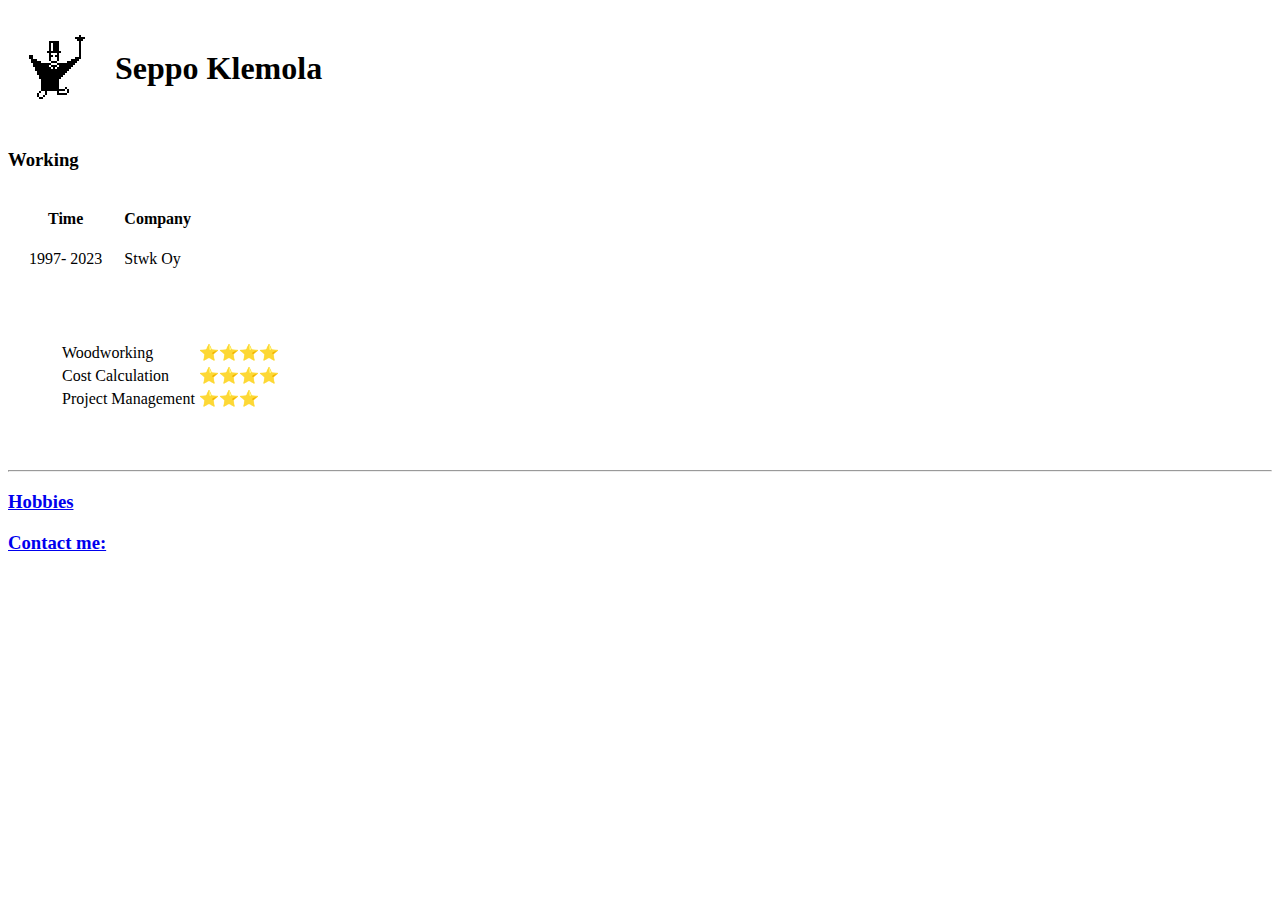
==== index.html @ f4ee7706 "Adde initial CV website files" ====
<!DOCTYPE html>
<html>
<head>
    <meta charset="utf-8">
    <title>Sepon oma sivusto</title>
</head>


<body>
    <table cellspacing="20">
    <tr>
        <td><img src="images/STWK_Logo.BMP" alt="Logo of Stwk Oy"></td>
        <td>
            <h1>Seppo Klemola</h1>
        </td>
    </tr>
    </table>

    <h3>Working</h3>
    <table cellspacing="20">
        <thead>
        <tr>
            <th>Time</th>
            <th>Company</th>
        </tr>
        </thead>
        <tr>
            <td>1997- 2023</td>
            <td>Stwk Oy</td>
        </tr>
    </table>
    <table cellspacing="50">
        <tr>
            <td>
                <table>
                    <tr>
                        <td>Woodworking</td>
                        <td>⭐⭐⭐⭐</td>
                    </tr>
                    <tr>
                        <td>Cost Calculation</td>
                        <td>⭐⭐⭐⭐</td>
                    </tr>
                    <tr>
                        <td>Project Management</td>
                        <td>⭐⭐⭐</td>
                    </tr>
                    </table>
            </td>
        </tr>
    </table>    
    <hr>
    <h3><a href="hobbies.html">Hobbies</a></h3>
    <h3><a href="contactinfo.html">Contact me: </a></h3>
</body>
</html>
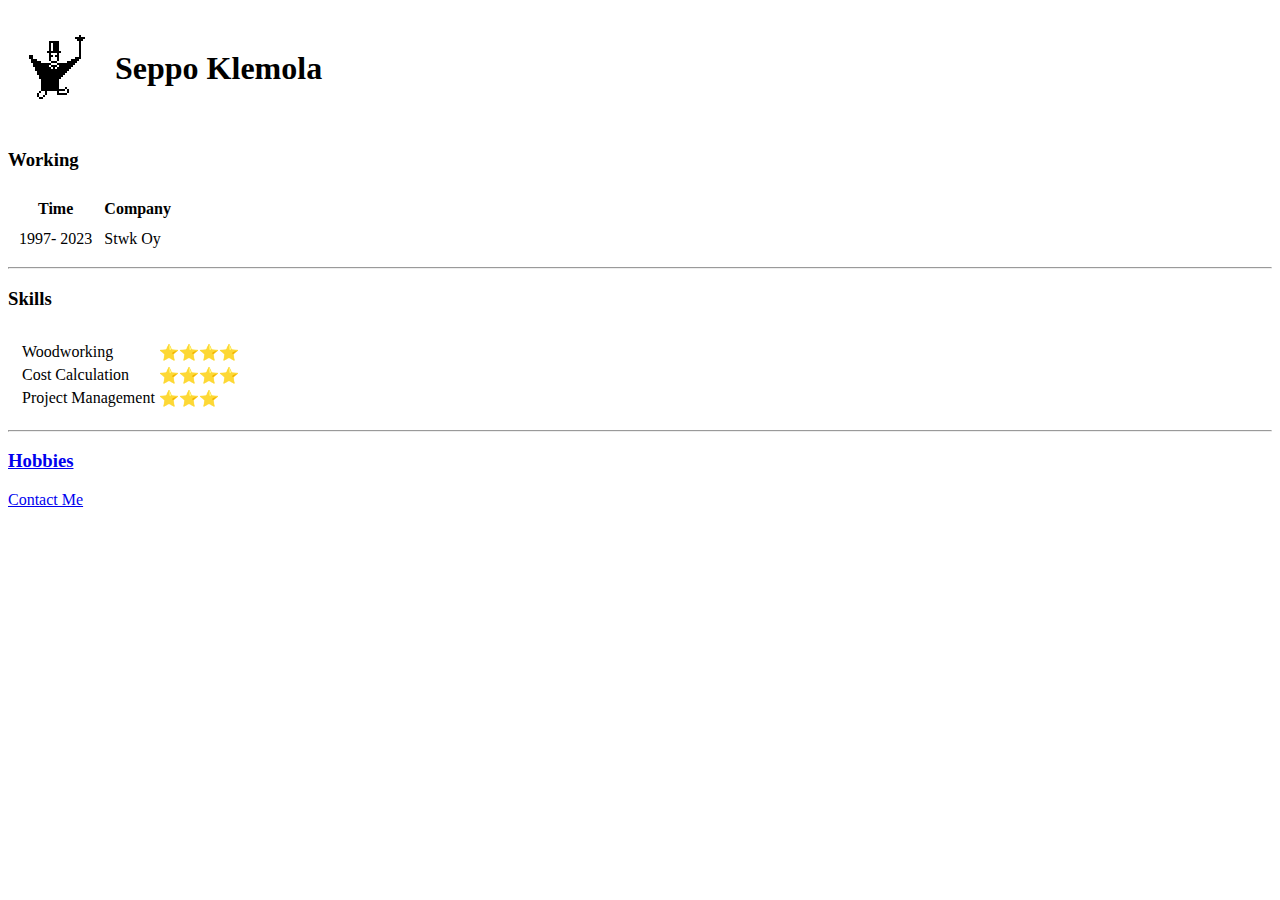
==== commit fa112c4a: "v2" ====
--- a/index.html
+++ b/index.html
@@ -17,7 +17,7 @@
     </table>
 
     <h3>Working</h3>
-    <table cellspacing="20">
+    <table cellspacing="10">
         <thead>
         <tr>
             <th>Time</th>
@@ -29,7 +29,10 @@
             <td>Stwk Oy</td>
         </tr>
     </table>
-    <table cellspacing="50">
+    <hr>
+    <h3>Skills</h3>
+
+    <table cellspacing="10">
         <tr>
             <td>
                 <table>
@@ -51,6 +54,6 @@
     </table>    
     <hr>
     <h3><a href="hobbies.html">Hobbies</a></h3>
-    <h3><a href="contactinfo.html">Contact me: </a></h3>
+    <p><a href="contactinfo.html">Contact Me </a></h3>
 </body>
 </html>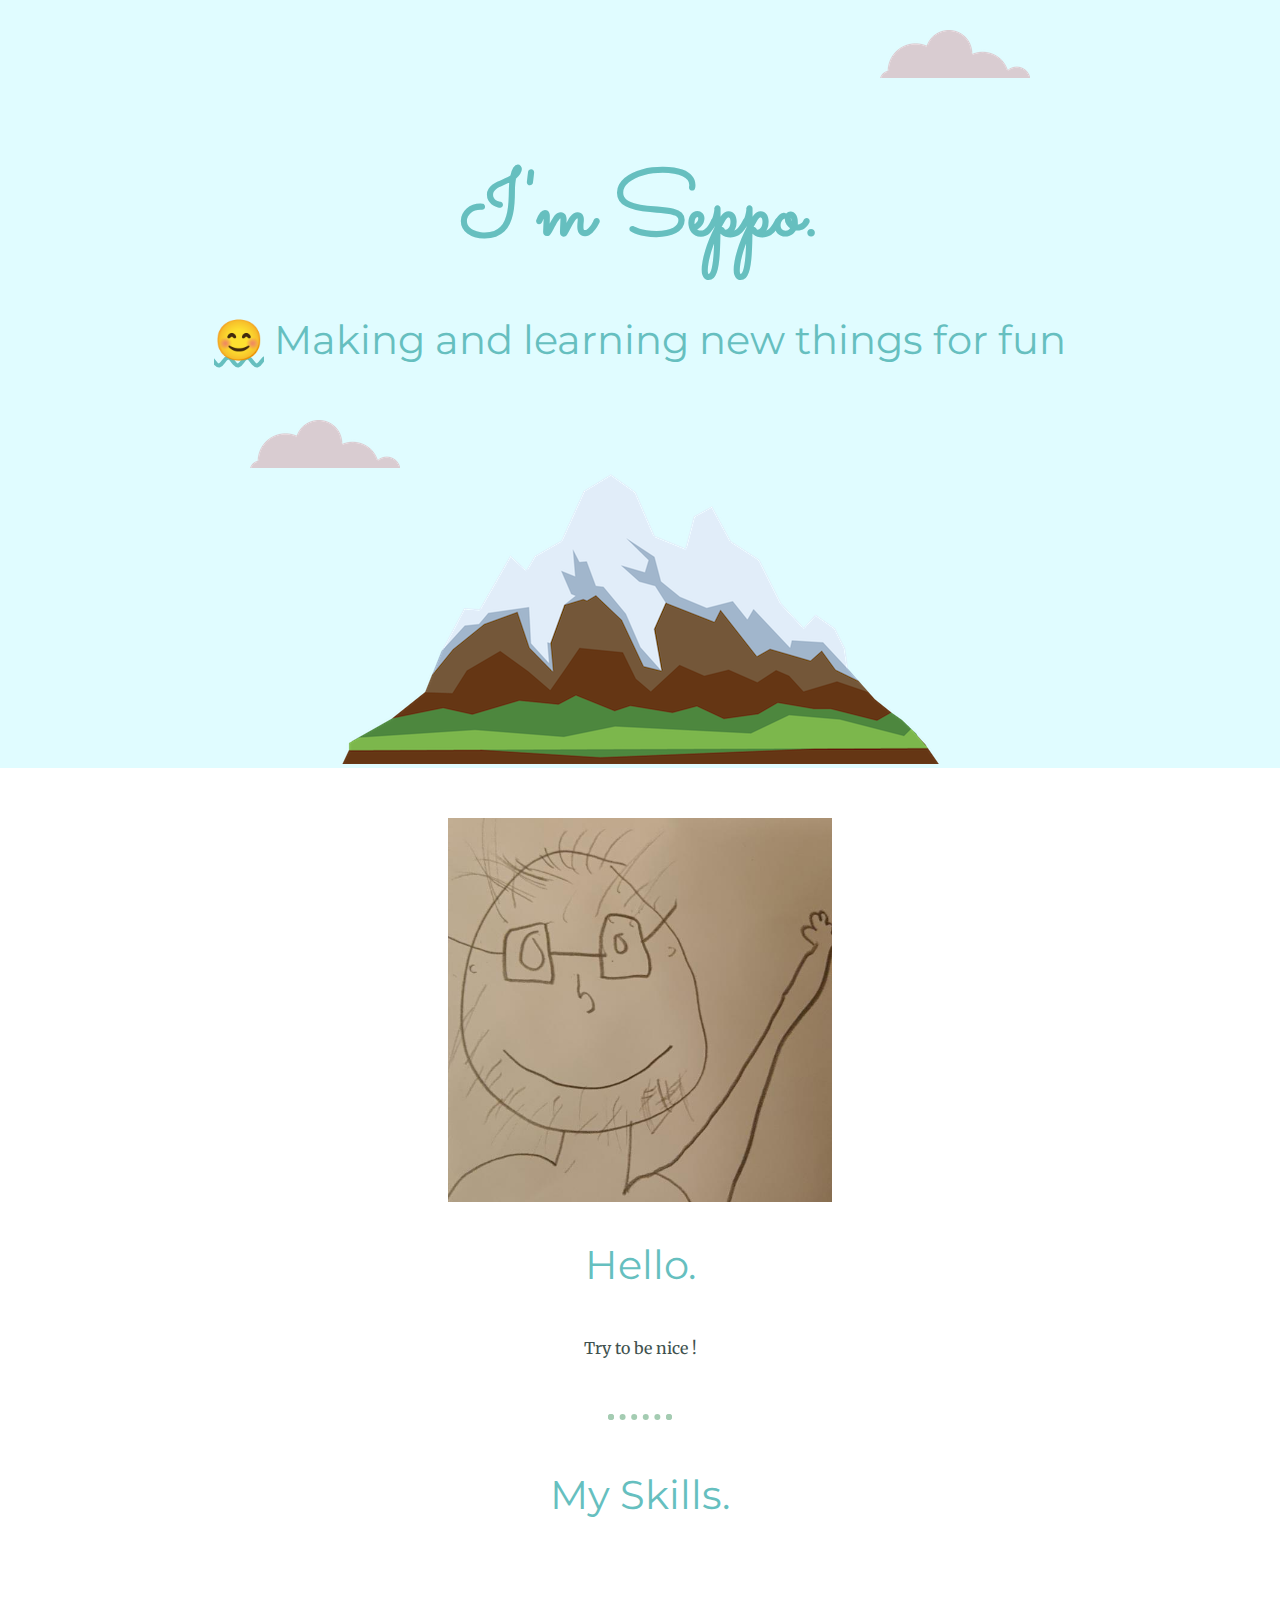
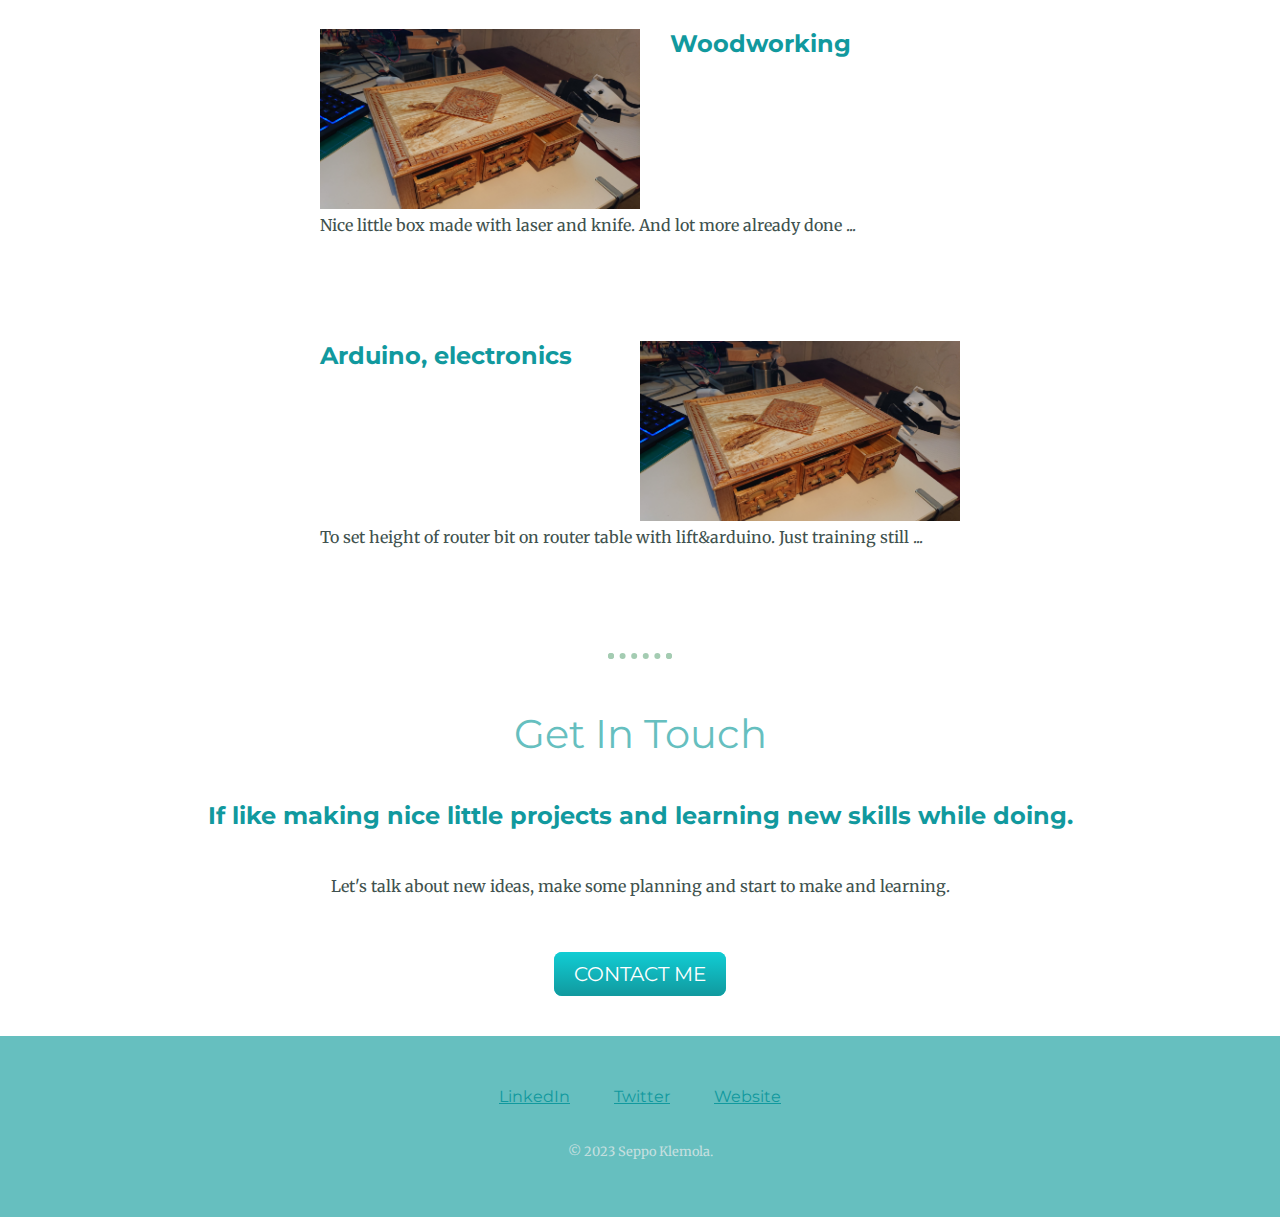
==== commit 4373329c: "Test v2" ====
--- a/index.html
+++ b/index.html
@@ -1,59 +1,61 @@
 <!DOCTYPE html>
-<html>
+<html lang="en">
 <head>
-    <meta charset="utf-8">
-    <title>Sepon oma sivusto</title>
+    <meta charset="UTF-8">
+    <meta http-equiv="X-UA-Compatible" content="IE=edge">
+    <meta name="viewport" content="width=device-width, initial-scale=1.0">
+    <title>Seppo Klemola</title>
+    <link rel="stylesheet" href="css/styles.css">
+    <link rel="icon" href="logoValk.ico">
+    <link rel="preconnect" href="https://fonts.googleapis.com">
+    <link rel="preconnect" href="https://fonts.gstatic.com" crossorigin>
+    <link href="https://fonts.googleapis.com/css2?family=Merriweather&family=Montserrat&family=Sacramento&display=swap"
+        rel="stylesheet">
 </head>
+<body>
+    <div class="top-container">
+        <img class="top-cloud" src="images/cloud.png" alt="cloud-img">
+        <h1>I'm Seppo.</h1>
+        <h2> <span class="pro">😊</span> Making and learning new things for fun</h2>
+        <img class="bottom-cloud" src="images/cloud.png" alt="cloud-img">
+        <img src="images/mountain.png" alt="cloud-img">
+    </div>
+<div class="middle-container">
+    <div class="profile">
+        <img class="me-img" src="images/Seppo.jpg" alt="me-img">
+        <h2>Hello.</h2>
+        <p class="intro">Try to be nice ! </p>
+    </div>
+    <hr>
+    <div class="skills">
+        <h2>My Skills.</h2>
+        <div class="skill-row">
+            <img class="puu-img" src="images/Boxi.JPG" alt="puu-img">
+            <h3>Woodworking</h3>
+            <p class="puup"> Nice little box made with laser and knife. And lot more already done ...</p>
+        </div>
+        <div class="skill-row">
+            <img class="elekt-img" src="images/Boxi.JPG" alt="elekt-img">
+            <h3>Arduino, electronics</h3>
+            <p class="elektp"> To set height of router bit on router table with lift&arduino. Just training still ...</p>
+        </div>
+    </div>
+    <hr>
+    <div class="contact-me">
+        <h2>Get In Touch</h2>
+        <h3>If like making nice little projects and learning new skills while doing. </h3>
+        <p class="contact-p"> Let's talk about new ideas, make some planning and start to make and learning.</p>
+        <a class="btn" href="mailto:sklemola@gmail.com">CONTACT ME</a>
+    </div>
+</div>
 
 
-<body>
-    <table cellspacing="20">
-    <tr>
-        <td><img src="images/STWK_Logo.BMP" alt="Logo of Stwk Oy"></td>
-        <td>
-            <h1>Seppo Klemola</h1>
-        </td>
-    </tr>
-    </table>
+<div class="bottom-container">
+    <a class="footer-link" href="https://www.linkedin.com/">LinkedIn</a>
+    <a class="footer-link" href="https://twitter.com/">Twitter</a>
+    <a class="footer-link" href="https://www.appbrewery.co/">Website</a>
+    <p class="copyright">© 2023 Seppo Klemola.</p>
+</div>
 
-    <h3>Working</h3>
-    <table cellspacing="10">
-        <thead>
-        <tr>
-            <th>Time</th>
-            <th>Company</th>
-        </tr>
-        </thead>
-        <tr>
-            <td>1997- 2023</td>
-            <td>Stwk Oy</td>
-        </tr>
-    </table>
-    <hr>
-    <h3>Skills</h3>
-
-    <table cellspacing="10">
-        <tr>
-            <td>
-                <table>
-                    <tr>
-                        <td>Woodworking</td>
-                        <td>⭐⭐⭐⭐</td>
-                    </tr>
-                    <tr>
-                        <td>Cost Calculation</td>
-                        <td>⭐⭐⭐⭐</td>
-                    </tr>
-                    <tr>
-                        <td>Project Management</td>
-                        <td>⭐⭐⭐</td>
-                    </tr>
-                    </table>
-            </td>
-        </tr>
-    </table>    
-    <hr>
-    <h3><a href="hobbies.html">Hobbies</a></h3>
-    <p><a href="contactinfo.html">Contact Me </a></h3>
 </body>
 </html>--- a/css/styles.css
+++ b/css/styles.css
@@ -0,0 +1,161 @@
+/*******************TAG SELECTORS*******************/
+body{
+    color: #40514E;
+    margin: 0;
+    text-align: center;
+    font-family: 'Merriweather', serif;
+}
+
+h1{
+    margin: 50px auto 0 auto;
+    font-family: 'Sacramento', cursive;
+    font-size: 5.625rem;
+        /*** 16px = 100% = 1em = 1rem, käytä rem**/
+    color : #66BFBF;
+    /* line-height: 2; */
+}
+h2{
+    font-weight: normal;
+    font-family: 'Montserrat', sans-serif;
+    font-size: 2.5rem; /* 40/16= */
+    color: #66BFBF;
+    padding-bottom: 10px;
+}
+
+h3{
+    font-family: 'Montserrat', sans-serif;
+    font-size: 1.5rem;
+    color: #11999E
+}
+
+p {
+    line-height: 2;
+}
+
+hr{
+    border: dotted #a4ccb2 6px;
+    border-bottom: none;
+    width: 4%;
+    margin: 50px auto;
+    text-decoration: none;
+}
+
+a{
+    font-family: 'Montserrat', sans-serif;
+    color: #11999E;
+    margin: 10px 20px;
+}
+
+a:hover{
+    color: #c5dfdf;
+}
+
+/*******************CLASS SELECTORS*******************/
+.top-container {
+    background-color: #E0FCFF;
+    position: relative;
+    padding-top : 100px;
+}
+
+.middle-container {
+    margin: 50px 0;
+}
+
+.bottom-container {
+    background-color: #66BFBF;
+    padding: 50px 0 20px;
+}
+
+.skill-row{
+    width: 50%;
+    margin: 100px auto 100px auto;
+    text-align: left;
+}
+
+.pro {
+    text-decoration: underline wavy;
+}
+
+.intro{
+    width: 30%;
+    margin: auto;
+
+}
+
+.top-cloud {
+    position: absolute;
+    right: 250px;
+    top: 30px;
+}
+
+.bottom-cloud {
+    position: absolute;
+    left: 250px;
+    bottom: 300px;
+}
+
+.me-img{
+    width: 30%;
+    height: 30%;
+}
+
+.puu-img{
+    float: left;
+    width: 50%;
+    height: 50%;
+    margin-right: 30px;
+}
+
+
+.elekt-img{
+    float: right;
+    width: 50%;
+    height: 50%;
+    margin-left: 30px;
+}
+
+.puup {
+    clear: left;
+}
+
+.elektp {
+    clear: right;
+}
+
+.contact-p{
+    width: 60%;
+    margin: 40px auto 60px;
+}
+
+.btn {
+    background: #11CDD4;
+    background-image: -webkit-linear-gradient(top, #11CDD4, #11999e);
+    background-image: -moz-linear-gradient(top, #11CDD4, #11999e);
+    background-image: -ms-linear-gradient(top, #11CDD4, #11999e);
+    background-image: -o-linear-gradient(top, #11CDD4, #11999e);
+    background-image: linear-gradient(to bottom, #11CDD4, #11999e);
+    -webkit-border-radius: 8;
+    -moz-border-radius: 8;
+    border-radius: 8px;
+    font-family: 'Montserrat', sans-serif;    color: #ffffff;
+    font-size: 20px;
+    padding: 10px 20px 10px 20px;
+    text-decoration: none;
+}
+
+.btn:hover {
+    background: #30E3CB;
+    background-image: -webkit-linear-gradient(top, #30E3CB, #2BC4AD);
+    background-image: -moz-linear-gradient(top, #30E3CB, #2BC4AD);
+    background-image: -ms-linear-gradient(top, #30E3CB, #2BC4AD);
+    background-image: -o-linear-gradient(top, #30E3CB, #2BC4AD);
+    background-image: linear-gradient(to bottom, #30E3CB, #2BC4AD);
+    text-decoration: none;
+}
+
+.copyright{
+    color: #c5dfdf;
+    font-size: 0.8rem;
+    padding: 20px 0;
+}
+/*******************ID SELECTORS*******************/
